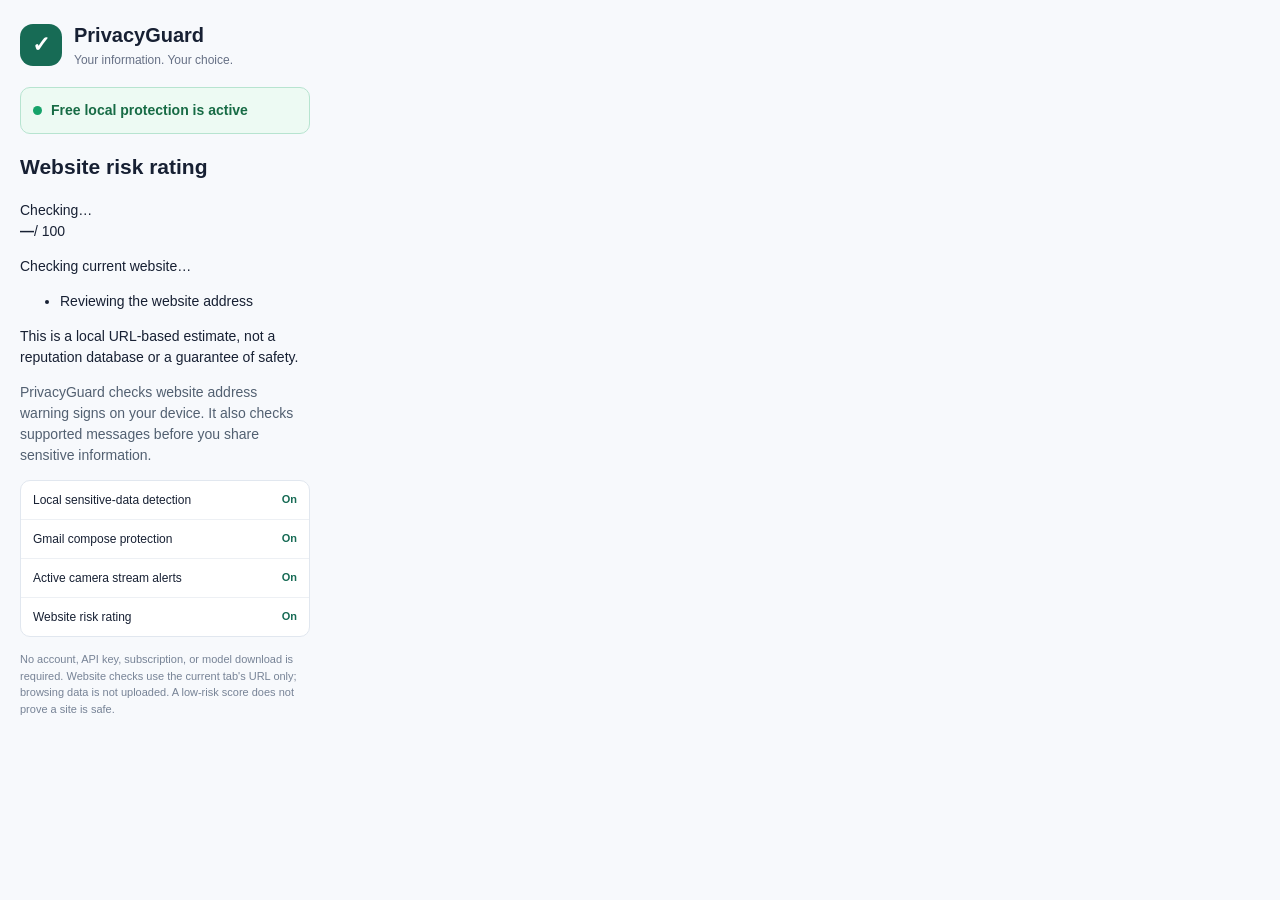
==== popup.html @ 5daf9e40 "Add website risk rating panel" ====
<!doctype html>
<html lang="en">
<head>
  <meta charset="utf-8">
  <meta name="viewport" content="width=device-width, initial-scale=1">
  <title>PrivacyGuard</title>
  <link rel="stylesheet" href="popup.css">
</head>
<body>
  <main>
    <div class="brand"><div class="shield">✓</div><div><h1>PrivacyGuard</h1><p class="subtitle">Your information. Your choice.</p></div></div>
    <div class="status"><span class="dot"></span><strong>Free local protection is active</strong></div>
    <section class="risk-card" aria-live="polite">
      <div class="risk-heading"><h2>Website risk rating</h2><span id="risk-label" class="risk-label">Checking…</span></div>
      <div class="score-row"><strong id="risk-score">—</strong><span>/ 100</span></div>
      <div class="meter"><div id="risk-meter"></div></div>
      <p id="site-name" class="site-name">Checking current website…</p>
      <ul id="risk-reasons" class="risk-reasons"><li>Reviewing the website address</li></ul>
      <p id="risk-disclaimer" class="risk-disclaimer">This is a local URL-based estimate, not a reputation database or a guarantee of safety.</p>
    </section>
    <p class="description">PrivacyGuard checks website address warning signs on your device. It also checks supported messages before you share sensitive information.</p>
    <div class="checks">
      <div><span>Local sensitive-data detection</span><b>On</b></div>
      <div><span>Gmail compose protection</span><b>On</b></div>
      <div><span>Active camera stream alerts</span><b>On</b></div>
      <div><span>Website risk rating</span><b>On</b></div>
    </div>
    <p class="footnote">No account, API key, subscription, or model download is required. Website checks use the current tab's URL only; browsing data is not uploaded. A low-risk score does not prove a site is safe.</p>
  </main>
  <script src="popup.js"></script>
</body>
</html>
---- popup.css ----
* { box-sizing: border-box; }
body { width: 330px; margin: 0; padding: 20px; color: #172033; background: #f7f9fc; font: 14px/1.5 Arial, sans-serif; }
.brand { display: flex; align-items: center; gap: 12px; margin-bottom: 18px; }
.shield { width: 42px; height: 42px; display: grid; place-items: center; border-radius: 13px; color: #fff; background: #176b55; font-size: 22px; font-weight: bold; }
h1 { margin: 0; font-size: 20px; }
.subtitle { margin: 1px 0 0; color: #667085; font-size: 12px; }
.status { display: flex; align-items: center; gap: 9px; padding: 12px; border: 1px solid #b7e4d0; border-radius: 10px; background: #edfaf3; color: #176b45; }
.dot { width: 9px; height: 9px; border-radius: 50%; background: #16a36a; }
.description { color: #526071; margin: 14px 0; }
.checks { overflow: hidden; border: 1px solid #e1e7ef; border-radius: 10px; background: #fff; }
.checks div { display: flex; justify-content: space-between; gap: 10px; padding: 10px 12px; border-bottom: 1px solid #edf0f4; font-size: 12px; }
.checks div:last-child { border-bottom: 0; }
.checks b { color: #176b55; font-size: 11px; }
.footnote { margin: 14px 0 0; color: #778396; font-size: 11px; }
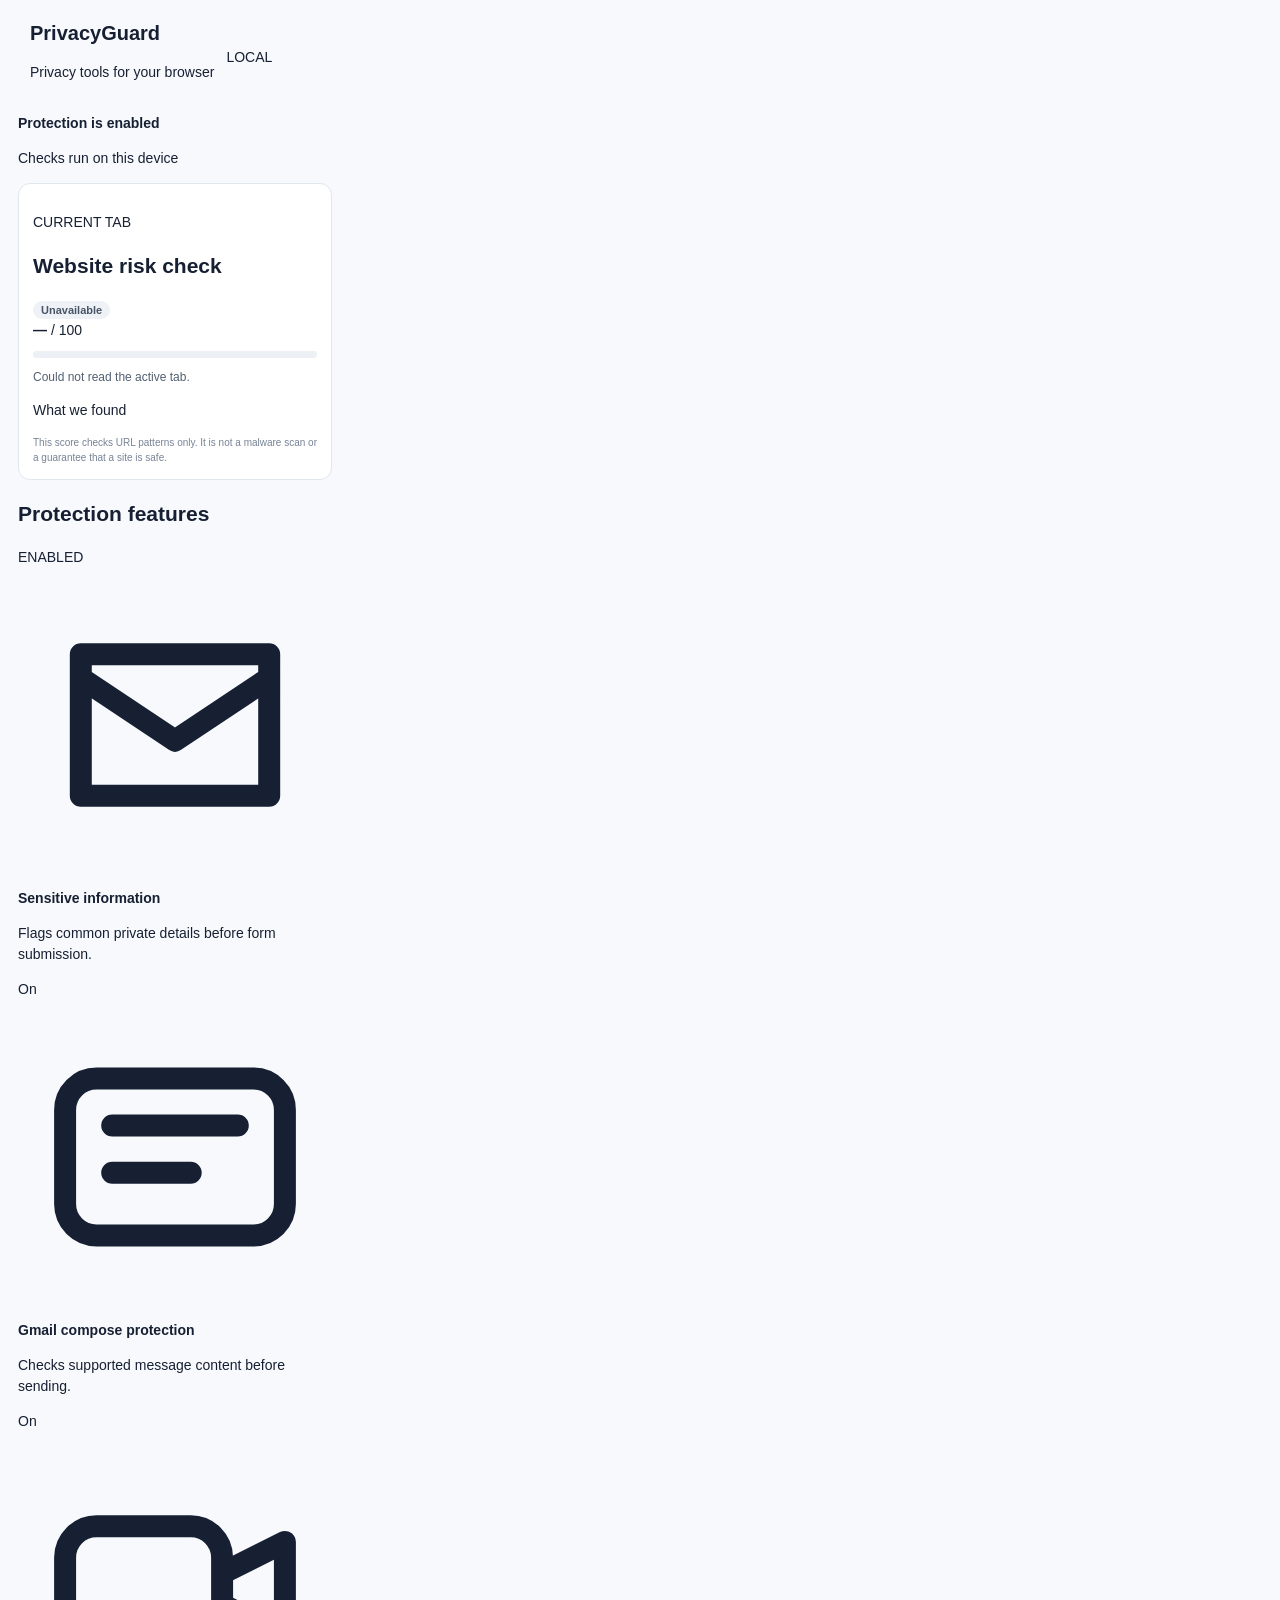
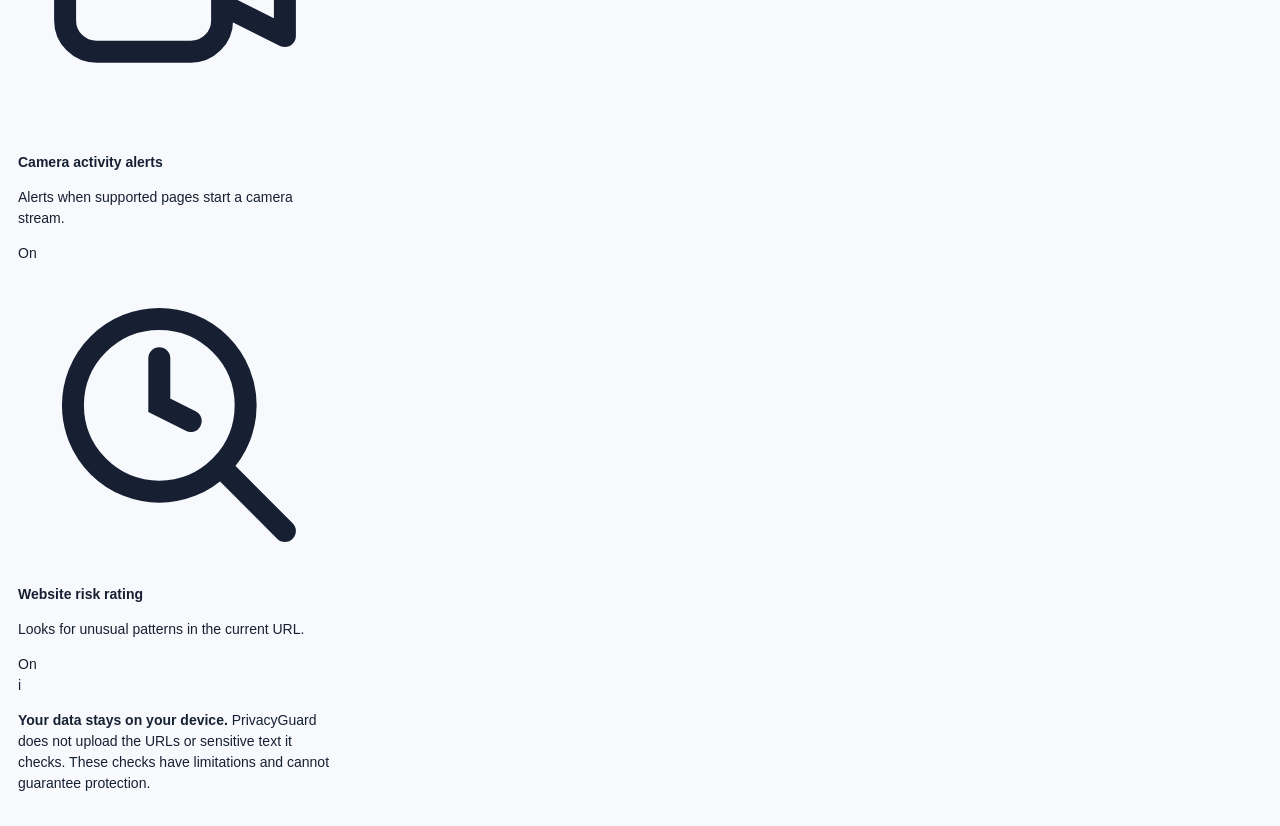
==== commit f8dfc2c0: "Redesign popup with a clean, trustworthy layout" ====
--- a/popup.html
+++ b/popup.html
@@ -7,25 +7,93 @@
   <link rel="stylesheet" href="popup.css">
 </head>
 <body>
-  <main>
-    <div class="brand"><div class="shield">✓</div><div><h1>PrivacyGuard</h1><p class="subtitle">Your information. Your choice.</p></div></div>
-    <div class="status"><span class="dot"></span><strong>Free local protection is active</strong></div>
-    <section class="risk-card" aria-live="polite">
-      <div class="risk-heading"><h2>Website risk rating</h2><span id="risk-label" class="risk-label">Checking…</span></div>
-      <div class="score-row"><strong id="risk-score">—</strong><span>/ 100</span></div>
-      <div class="meter"><div id="risk-meter"></div></div>
+  <main class="app">
+    <header class="brand">
+      <div class="brand-mark" aria-hidden="true">
+        <svg viewBox="0 0 24 24" fill="none">
+          <path d="M12 2.8 20 6v5.2c0 5.1-3.4 8.5-8 10-4.6-1.5-8-4.9-8-10V6l8-3.2Z" stroke="currentColor" stroke-width="1.7" stroke-linejoin="round"/>
+          <path d="m8.5 12.1 2.2 2.2 4.8-5" stroke="currentColor" stroke-width="1.7" stroke-linecap="round" stroke-linejoin="round"/>
+        </svg>
+      </div>
+      <div class="brand-copy">
+        <h1>PrivacyGuard</h1>
+        <p>Privacy tools for your browser</p>
+      </div>
+      <span class="version">LOCAL</span>
+    </header>
+
+    <section class="overall-status" aria-label="Extension status">
+      <span class="status-indicator" aria-hidden="true"></span>
+      <div>
+        <strong>Protection is enabled</strong>
+        <p>Checks run on this device</p>
+      </div>
+    </section>
+
+    <section class="risk-card" aria-live="polite" aria-labelledby="risk-title">
+      <div class="section-heading">
+        <div>
+          <p class="eyebrow">CURRENT TAB</p>
+          <h2 id="risk-title">Website risk check</h2>
+        </div>
+        <span id="risk-label" class="risk-label na">Checking</span>
+      </div>
+
+      <div class="score-line">
+        <strong id="risk-score" class="score">—</strong>
+        <span class="score-total">/ 100</span>
+      </div>
+      <div class="meter" role="presentation"><div id="risk-meter"></div></div>
       <p id="site-name" class="site-name">Checking current website…</p>
-      <ul id="risk-reasons" class="risk-reasons"><li>Reviewing the website address</li></ul>
-      <p id="risk-disclaimer" class="risk-disclaimer">This is a local URL-based estimate, not a reputation database or a guarantee of safety.</p>
+
+      <div class="findings">
+        <p class="findings-title">What we found</p>
+        <ul id="risk-reasons" class="risk-reasons">
+          <li>Reviewing the website address</li>
+        </ul>
+      </div>
+      <p id="risk-disclaimer" class="risk-disclaimer">This score checks URL patterns only. It is not a malware scan or a guarantee that a site is safe.</p>
     </section>
-    <p class="description">PrivacyGuard checks website address warning signs on your device. It also checks supported messages before you share sensitive information.</p>
-    <div class="checks">
-      <div><span>Local sensitive-data detection</span><b>On</b></div>
-      <div><span>Gmail compose protection</span><b>On</b></div>
-      <div><span>Active camera stream alerts</span><b>On</b></div>
-      <div><span>Website risk rating</span><b>On</b></div>
-    </div>
-    <p class="footnote">No account, API key, subscription, or model download is required. Website checks use the current tab's URL only; browsing data is not uploaded. A low-risk score does not prove a site is safe.</p>
+
+    <section class="features" aria-labelledby="features-title">
+      <div class="features-heading">
+        <h2 id="features-title">Protection features</h2>
+        <span>ENABLED</span>
+      </div>
+      <div class="feature-row">
+        <span class="feature-icon" aria-hidden="true">
+          <svg viewBox="0 0 20 20" fill="none"><path d="M4 5.5h12v9H4zM4 7l6 4 6-4" stroke="currentColor" stroke-width="1.4" stroke-linejoin="round"/></svg>
+        </span>
+        <div class="feature-copy"><strong>Sensitive information</strong><p>Flags common private details before form submission.</p></div>
+        <span class="feature-state">On</span>
+      </div>
+      <div class="feature-row">
+        <span class="feature-icon" aria-hidden="true">
+          <svg viewBox="0 0 20 20" fill="none"><rect x="3" y="5" width="14" height="10" rx="2" stroke="currentColor" stroke-width="1.4"/><path d="M6 8h8M6 11h5" stroke="currentColor" stroke-width="1.4" stroke-linecap="round"/></svg>
+        </span>
+        <div class="feature-copy"><strong>Gmail compose protection</strong><p>Checks supported message content before sending.</p></div>
+        <span class="feature-state">On</span>
+      </div>
+      <div class="feature-row">
+        <span class="feature-icon" aria-hidden="true">
+          <svg viewBox="0 0 20 20" fill="none"><rect x="3" y="6" width="10" height="8" rx="2" stroke="currentColor" stroke-width="1.4"/><path d="m13 9 4-2v6l-4-2" stroke="currentColor" stroke-width="1.4" stroke-linejoin="round"/></svg>
+        </span>
+        <div class="feature-copy"><strong>Camera activity alerts</strong><p>Alerts when supported pages start a camera stream.</p></div>
+        <span class="feature-state">On</span>
+      </div>
+      <div class="feature-row">
+        <span class="feature-icon" aria-hidden="true">
+          <svg viewBox="0 0 20 20" fill="none"><circle cx="9" cy="9" r="5.5" stroke="currentColor" stroke-width="1.4"/><path d="m13 13 4 4M9 6v3l2 1" stroke="currentColor" stroke-width="1.4" stroke-linecap="round"/></svg>
+        </span>
+        <div class="feature-copy"><strong>Website risk rating</strong><p>Looks for unusual patterns in the current URL.</p></div>
+        <span class="feature-state">On</span>
+      </div>
+    </section>
+
+    <footer class="privacy-note">
+      <span class="privacy-icon" aria-hidden="true">i</span>
+      <p><strong>Your data stays on your device.</strong> PrivacyGuard does not upload the URLs or sensitive text it checks. These checks have limitations and cannot guarantee protection.</p>
+    </footer>
   </main>
   <script src="popup.js"></script>
 </body>
--- a/popup.css
+++ b/popup.css
@@ -1,14 +1,31 @@
 * { box-sizing: border-box; }
-body { width: 330px; margin: 0; padding: 20px; color: #172033; background: #f7f9fc; font: 14px/1.5 Arial, sans-serif; }
-.brand { display: flex; align-items: center; gap: 12px; margin-bottom: 18px; }
+body { width: 350px; margin: 0; padding: 18px; color: #172033; background: #f7f9fc; font: 14px/1.5 Arial, sans-serif; }
+.brand { display: flex; align-items: center; gap: 12px; margin-bottom: 16px; }
 .shield { width: 42px; height: 42px; display: grid; place-items: center; border-radius: 13px; color: #fff; background: #176b55; font-size: 22px; font-weight: bold; }
 h1 { margin: 0; font-size: 20px; }
 .subtitle { margin: 1px 0 0; color: #667085; font-size: 12px; }
-.status { display: flex; align-items: center; gap: 9px; padding: 12px; border: 1px solid #b7e4d0; border-radius: 10px; background: #edfaf3; color: #176b45; }
+.status { display: flex; align-items: center; gap: 9px; padding: 11px; border: 1px solid #b7e4d0; border-radius: 10px; background: #edfaf3; color: #176b45; }
 .dot { width: 9px; height: 9px; border-radius: 50%; background: #16a36a; }
-.description { color: #526071; margin: 14px 0; }
+.risk-card { margin-top: 13px; padding: 14px; border: 1px solid #e1e7ef; border-radius: 12px; background: #fff; }
+.risk-heading { display: flex; align-items: center; justify-content: space-between; gap: 8px; }
+.risk-heading h2 { margin: 0; font-size: 14px; }
+.risk-label { border-radius: 20px; padding: 3px 8px; background: #eef2f6; color: #475467; font-size: 11px; font-weight: 700; }
+.score-row { display: flex; align-items: baseline; gap: 5px; margin-top: 8px; }
+.score-row strong { font-size: 38px; line-height: 1.15; letter-spacing: -1.5px; }
+.score-row span { color: #667085; font-size: 13px; }
+.meter { height: 7px; margin: 10px 0; overflow: hidden; border-radius: 10px; background: #edf0f4; }
+.meter div { width: 0; height: 100%; border-radius: inherit; background: #16a36a; transition: width .2s ease; }
+.site-name { overflow-wrap: anywhere; margin: 0 0 8px; color: #526071; font-size: 12px; }
+.risk-reasons { margin: 0; padding-left: 18px; color: #344054; font-size: 12px; }
+.risk-reasons li { margin: 4px 0; }
+.risk-disclaimer { margin: 10px 0 0; color: #778396; font-size: 10px; }
+.description { color: #526071; margin: 13px 0; font-size: 12px; }
 .checks { overflow: hidden; border: 1px solid #e1e7ef; border-radius: 10px; background: #fff; }
-.checks div { display: flex; justify-content: space-between; gap: 10px; padding: 10px 12px; border-bottom: 1px solid #edf0f4; font-size: 12px; }
+.checks div { display: flex; justify-content: space-between; gap: 10px; padding: 9px 11px; border-bottom: 1px solid #edf0f4; font-size: 12px; }
 .checks div:last-child { border-bottom: 0; }
 .checks b { color: #176b55; font-size: 11px; }
-.footnote { margin: 14px 0 0; color: #778396; font-size: 11px; }
+.footnote { margin: 12px 0 0; color: #778396; font-size: 10px; }
+.risk-label.low { background: #e8f7ef; color: #176b45; }
+.risk-label.medium { background: #fff4db; color: #8a5700; }
+.risk-label.high { background: #fdecea; color: #a61b1b; }
+.risk-label.na { background: #eef2f6; color: #475467; }
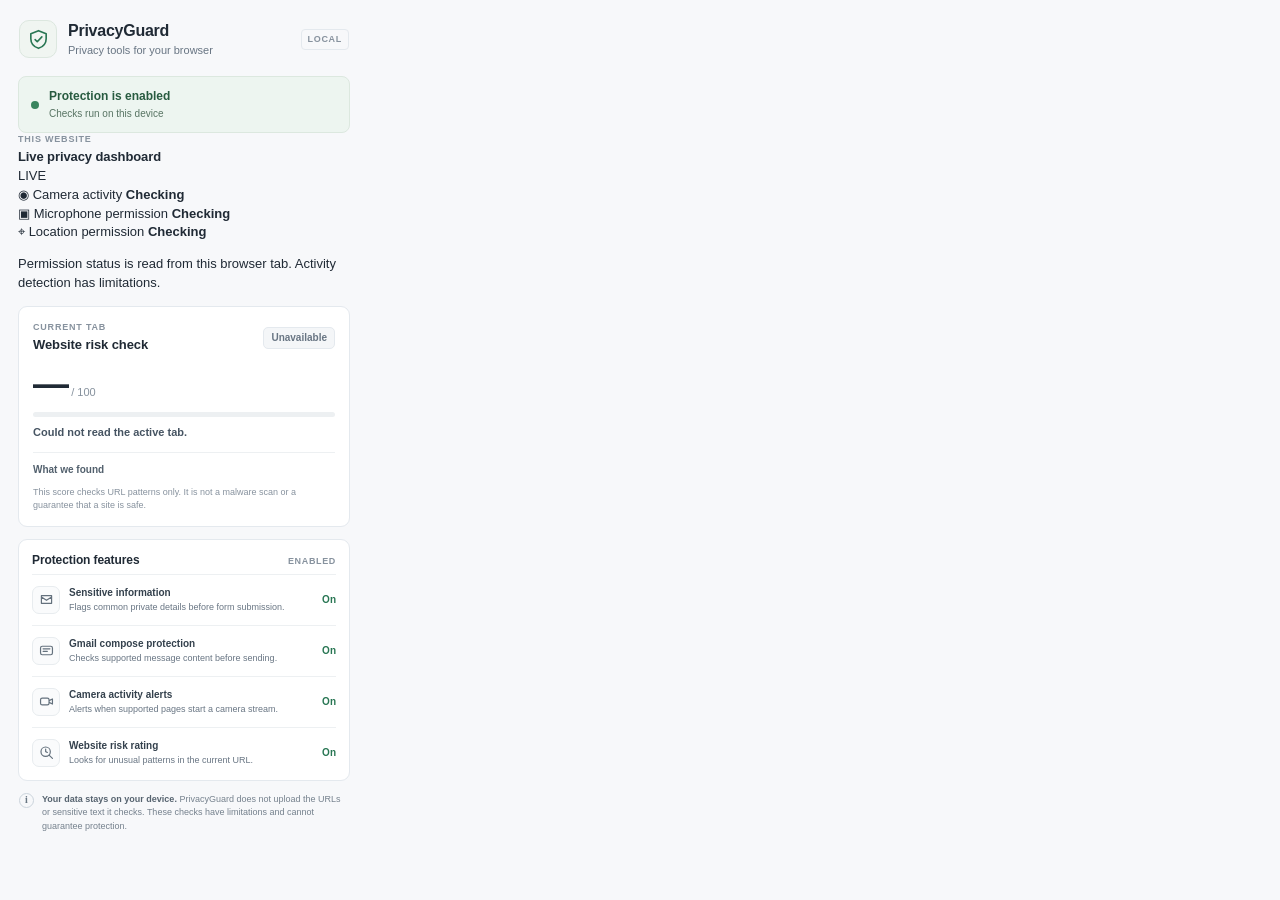
==== commit 99e3b4ce: "Add live privacy dashboard to popup" ====
--- a/popup.html
+++ b/popup.html
@@ -28,6 +28,32 @@
         <strong>Protection is enabled</strong>
         <p>Checks run on this device</p>
       </div>
+    </section>
+
+    <section class="dashboard-card" aria-labelledby="dashboard-title">
+      <div class="dashboard-heading">
+        <div>
+          <p class="eyebrow">THIS WEBSITE</p>
+          <h2 id="dashboard-title">Live privacy dashboard</h2>
+        </div>
+        <span class="live-label"><span></span> LIVE</span>
+      </div>
+      <div class="dashboard-row">
+        <span class="dashboard-symbol" aria-hidden="true">◉</span>
+        <span class="dashboard-name">Camera activity</span>
+        <strong id="camera-activity" class="dashboard-value">Checking</strong>
+      </div>
+      <div class="dashboard-row">
+        <span class="dashboard-symbol" aria-hidden="true">▣</span>
+        <span class="dashboard-name">Microphone permission</span>
+        <strong id="microphone-permission" class="dashboard-value">Checking</strong>
+      </div>
+      <div class="dashboard-row">
+        <span class="dashboard-symbol" aria-hidden="true">⌖</span>
+        <span class="dashboard-name">Location permission</span>
+        <strong id="location-permission" class="dashboard-value">Checking</strong>
+      </div>
+      <p id="dashboard-note" class="dashboard-note">Permission status is read from this browser tab. Activity detection has limitations.</p>
     </section>
 
     <section class="risk-card" aria-live="polite" aria-labelledby="risk-title">
--- a/popup.css
+++ b/popup.css
@@ -1,31 +1,171 @@
 * { box-sizing: border-box; }
-body { width: 350px; margin: 0; padding: 18px; color: #172033; background: #f7f9fc; font: 14px/1.5 Arial, sans-serif; }
-.brand { display: flex; align-items: center; gap: 12px; margin-bottom: 16px; }
-.shield { width: 42px; height: 42px; display: grid; place-items: center; border-radius: 13px; color: #fff; background: #176b55; font-size: 22px; font-weight: bold; }
-h1 { margin: 0; font-size: 20px; }
-.subtitle { margin: 1px 0 0; color: #667085; font-size: 12px; }
-.status { display: flex; align-items: center; gap: 9px; padding: 11px; border: 1px solid #b7e4d0; border-radius: 10px; background: #edfaf3; color: #176b45; }
-.dot { width: 9px; height: 9px; border-radius: 50%; background: #16a36a; }
-.risk-card { margin-top: 13px; padding: 14px; border: 1px solid #e1e7ef; border-radius: 12px; background: #fff; }
-.risk-heading { display: flex; align-items: center; justify-content: space-between; gap: 8px; }
-.risk-heading h2 { margin: 0; font-size: 14px; }
-.risk-label { border-radius: 20px; padding: 3px 8px; background: #eef2f6; color: #475467; font-size: 11px; font-weight: 700; }
-.score-row { display: flex; align-items: baseline; gap: 5px; margin-top: 8px; }
-.score-row strong { font-size: 38px; line-height: 1.15; letter-spacing: -1.5px; }
-.score-row span { color: #667085; font-size: 13px; }
-.meter { height: 7px; margin: 10px 0; overflow: hidden; border-radius: 10px; background: #edf0f4; }
-.meter div { width: 0; height: 100%; border-radius: inherit; background: #16a36a; transition: width .2s ease; }
-.site-name { overflow-wrap: anywhere; margin: 0 0 8px; color: #526071; font-size: 12px; }
-.risk-reasons { margin: 0; padding-left: 18px; color: #344054; font-size: 12px; }
-.risk-reasons li { margin: 4px 0; }
-.risk-disclaimer { margin: 10px 0 0; color: #778396; font-size: 10px; }
-.description { color: #526071; margin: 13px 0; font-size: 12px; }
-.checks { overflow: hidden; border: 1px solid #e1e7ef; border-radius: 10px; background: #fff; }
-.checks div { display: flex; justify-content: space-between; gap: 10px; padding: 9px 11px; border-bottom: 1px solid #edf0f4; font-size: 12px; }
-.checks div:last-child { border-bottom: 0; }
-.checks b { color: #176b55; font-size: 11px; }
-.footnote { margin: 12px 0 0; color: #778396; font-size: 10px; }
-.risk-label.low { background: #e8f7ef; color: #176b45; }
-.risk-label.medium { background: #fff4db; color: #8a5700; }
-.risk-label.high { background: #fdecea; color: #a61b1b; }
-.risk-label.na { background: #eef2f6; color: #475467; }
+
+:root {
+  color-scheme: light;
+  --ink: #202a35;
+  --muted: #687583;
+  --subtle: #87929e;
+  --line: #e4e9ee;
+  --surface: #ffffff;
+  --canvas: #f7f8fa;
+  --green: #287653;
+  --green-soft: #edf5f0;
+}
+
+body {
+  width: 368px;
+  margin: 0;
+  padding: 18px;
+  background: var(--canvas);
+  color: var(--ink);
+  font: 13px/1.45 -apple-system, BlinkMacSystemFont, "Segoe UI", sans-serif;
+  -webkit-font-smoothing: antialiased;
+}
+
+.app { width: 100%; }
+
+.brand {
+  display: flex;
+  align-items: center;
+  gap: 11px;
+  margin: 1px 1px 17px;
+}
+.brand-mark {
+  display: grid;
+  width: 38px;
+  height: 38px;
+  flex: 0 0 38px;
+  place-items: center;
+  border: 1px solid #dce7df;
+  border-radius: 10px;
+  background: #f0f5f1;
+  color: var(--green);
+}
+.brand-mark svg { width: 23px; height: 23px; }
+.brand-copy { min-width: 0; }
+h1 { margin: 0; font-size: 16px; font-weight: 650; letter-spacing: -.25px; }
+.brand-copy p { margin: 1px 0 0; color: var(--muted); font-size: 11px; }
+.version {
+  margin-left: auto;
+  padding: 3px 6px;
+  border: 1px solid var(--line);
+  border-radius: 4px;
+  color: var(--subtle);
+  font-size: 9px;
+  font-weight: 700;
+  letter-spacing: .7px;
+}
+
+.overall-status {
+  display: flex;
+  align-items: center;
+  gap: 10px;
+  padding: 11px 12px;
+  border: 1px solid #dce8df;
+  border-radius: 8px;
+  background: var(--green-soft);
+}
+.status-indicator {
+  width: 8px;
+  height: 8px;
+  flex: 0 0 8px;
+  border-radius: 50%;
+  background: #39845e;
+}
+.overall-status strong { display: block; color: #285b40; font-size: 12px; font-weight: 650; }
+.overall-status p { margin: 1px 0 0; color: #587463; font-size: 10px; }
+
+.risk-card, .features {
+  margin-top: 12px;
+  border: 1px solid var(--line);
+  border-radius: 9px;
+  background: var(--surface);
+}
+.risk-card { padding: 14px; }
+.section-heading, .features-heading {
+  display: flex;
+  align-items: center;
+  justify-content: space-between;
+  gap: 8px;
+}
+.eyebrow {
+  margin: 0 0 2px;
+  color: var(--subtle);
+  font-size: 9px;
+  font-weight: 700;
+  letter-spacing: .8px;
+}
+h2 { margin: 0; font-size: 13px; font-weight: 650; letter-spacing: -.1px; }
+.risk-label {
+  display: inline-flex;
+  align-items: center;
+  min-height: 22px;
+  padding: 3px 7px;
+  border: 1px solid transparent;
+  border-radius: 5px;
+  font-size: 10px;
+  font-weight: 650;
+  white-space: nowrap;
+}
+.risk-label.low { border-color: #d8e9de; background: #f0f6f2; color: #286747; }
+.risk-label.medium { border-color: #f0e3c6; background: #fbf6e9; color: #805b18; }
+.risk-label.high { border-color: #efd8d6; background: #fbf0ef; color: #963c36; }
+.risk-label.na { border-color: var(--line); background: #f4f6f8; color: #687583; }
+
+.score-line { display: flex; align-items: baseline; gap: 4px; margin-top: 11px; }
+.score { font-size: 36px; line-height: 1; font-weight: 650; letter-spacing: -1.8px; font-variant-numeric: tabular-nums; }
+.score-total { color: var(--subtle); font-size: 11px; }
+.meter { height: 5px; margin: 10px 0 8px; overflow: hidden; border-radius: 3px; background: #edf0f2; }
+.meter div { width: 0; height: 100%; border-radius: inherit; background: #39845e; transition: width .18s ease; }
+.site-name { margin: 0; overflow-wrap: anywhere; color: #465462; font-size: 11px; font-weight: 600; }
+.findings { margin-top: 11px; padding-top: 10px; border-top: 1px solid #edf0f2; }
+.findings-title { margin: 0 0 5px; color: #52606d; font-size: 10px; font-weight: 650; }
+.risk-reasons { margin: 0; padding-left: 16px; color: #5d6874; font-size: 10px; }
+.risk-reasons li { margin: 3px 0; padding-left: 1px; }
+.risk-disclaimer { margin: 9px 0 0; color: var(--subtle); font-size: 9px; line-height: 1.45; }
+
+.features { padding: 12px 13px 2px; }
+.features-heading { margin-bottom: 4px; }
+.features-heading h2 { font-size: 12px; }
+.features-heading span { color: var(--subtle); font-size: 9px; font-weight: 700; letter-spacing: .65px; }
+.feature-row { display: flex; align-items: center; gap: 9px; min-height: 51px; border-top: 1px solid #edf0f2; }
+.feature-icon {
+  display: grid;
+  width: 28px;
+  height: 28px;
+  flex: 0 0 28px;
+  place-items: center;
+  border: 1px solid #e8ecef;
+  border-radius: 7px;
+  background: #fafbfc;
+  color: #64717d;
+}
+.feature-icon svg { width: 17px; height: 17px; }
+.feature-copy { min-width: 0; flex: 1; }
+.feature-copy strong { display: block; color: #34414d; font-size: 10px; font-weight: 650; }
+.feature-copy p { margin: 1px 0 0; color: var(--muted); font-size: 9px; line-height: 1.35; }
+.feature-state { color: var(--green); font-size: 10px; font-weight: 650; }
+
+.privacy-note {
+  display: flex;
+  align-items: flex-start;
+  gap: 8px;
+  margin: 12px 1px 0;
+}
+.privacy-icon {
+  display: grid;
+  width: 15px;
+  height: 15px;
+  flex: 0 0 15px;
+  place-items: center;
+  border: 1px solid #cbd4dc;
+  border-radius: 50%;
+  color: #697783;
+  font: 600 10px/1 Georgia, serif;
+}
+.privacy-note p { margin: 0; color: #75818d; font-size: 9px; line-height: 1.5; }
+.privacy-note strong { color: #56636f; font-weight: 650; }
+
+@media (prefers-reduced-motion: reduce) {
+  .meter div { transition: none; }
+}
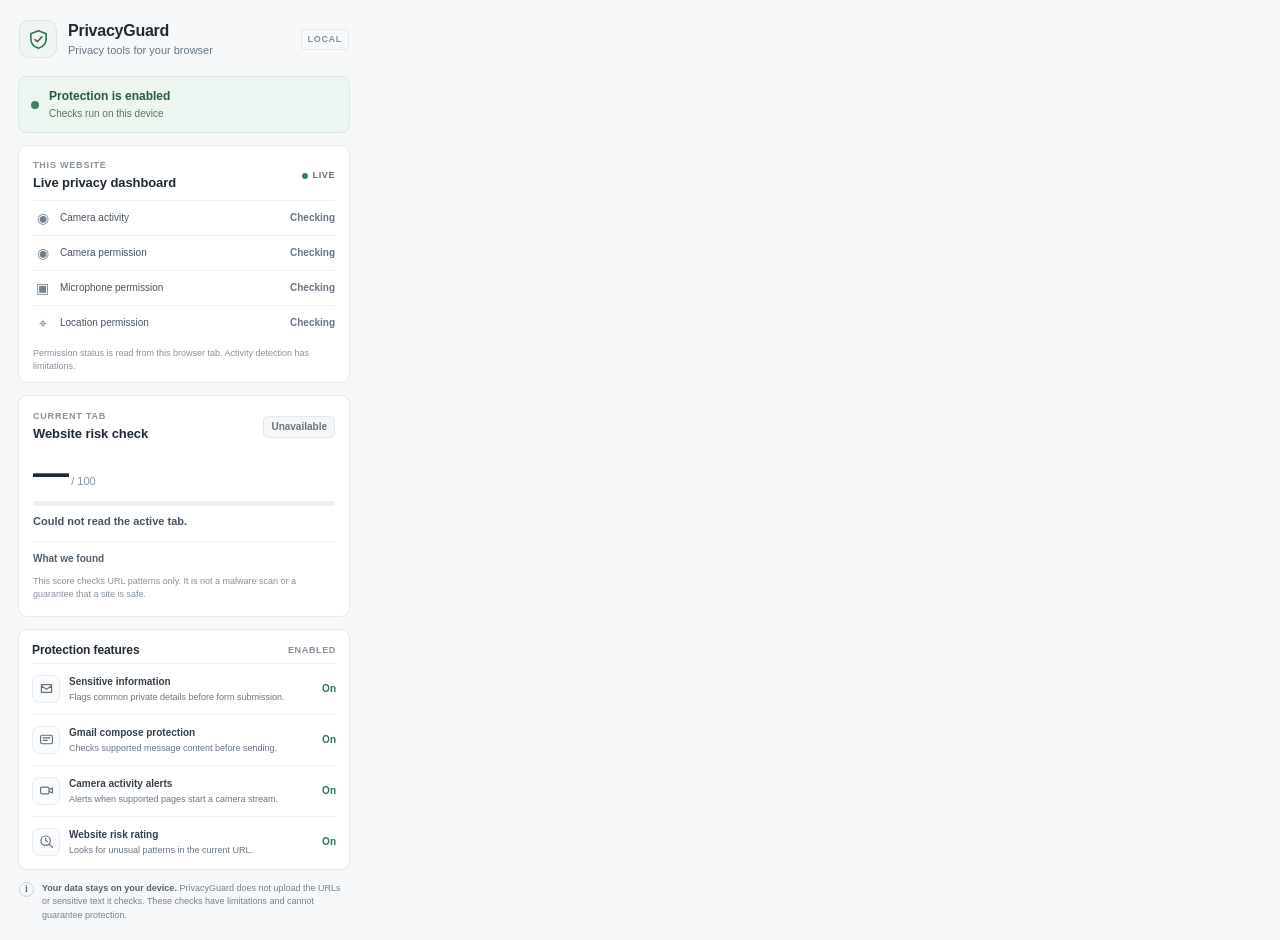
==== commit 54eed4a2: "Show camera permission separately from camera activity" ====
--- a/popup.html
+++ b/popup.html
@@ -42,6 +42,11 @@
         <span class="dashboard-symbol" aria-hidden="true">◉</span>
         <span class="dashboard-name">Camera activity</span>
         <strong id="camera-activity" class="dashboard-value">Checking</strong>
+      </div>
+      <div class="dashboard-row">
+        <span class="dashboard-symbol" aria-hidden="true">◉</span>
+        <span class="dashboard-name">Camera permission</span>
+        <strong id="camera-permission" class="dashboard-value">Checking</strong>
       </div>
       <div class="dashboard-row">
         <span class="dashboard-symbol" aria-hidden="true">▣</span>
--- a/popup.css
+++ b/popup.css
@@ -168,4 +168,67 @@
 
 @media (prefers-reduced-motion: reduce) {
   .meter div { transition: none; }
-}+}
+
+.dashboard-card {
+  margin-top: 12px;
+  padding: 13px 14px 9px;
+  border: 1px solid var(--line);
+  border-radius: 9px;
+  background: var(--surface);
+}
+.dashboard-heading {
+  display: flex;
+  align-items: center;
+  justify-content: space-between;
+  margin-bottom: 7px;
+}
+.dashboard-heading .eyebrow { margin-bottom: 2px; }
+.live-label {
+  display: inline-flex;
+  align-items: center;
+  gap: 5px;
+  color: #65736a;
+  font-size: 9px;
+  font-weight: 700;
+  letter-spacing: .6px;
+}
+.live-label span {
+  width: 6px;
+  height: 6px;
+  border-radius: 50%;
+  background: #39845e;
+}
+.dashboard-row {
+  display: flex;
+  align-items: center;
+  min-height: 35px;
+  gap: 8px;
+  border-top: 1px solid #edf0f2;
+}
+.dashboard-symbol {
+  width: 19px;
+  color: #74808b;
+  text-align: center;
+  font-size: 14px;
+}
+.dashboard-name {
+  flex: 1;
+  color: #465462;
+  font-size: 10px;
+}
+.dashboard-value {
+  color: #687583;
+  font-size: 10px;
+  font-weight: 650;
+  text-align: right;
+}
+.dashboard-value.good { color: #287653; }
+.dashboard-value.warn { color: #a36a16; }
+.dashboard-value.alert { color: #a33b34; }
+.dashboard-note {
+  margin: 7px 0 1px;
+  color: var(--subtle);
+  font-size: 9px;
+  line-height: 1.4;
+}
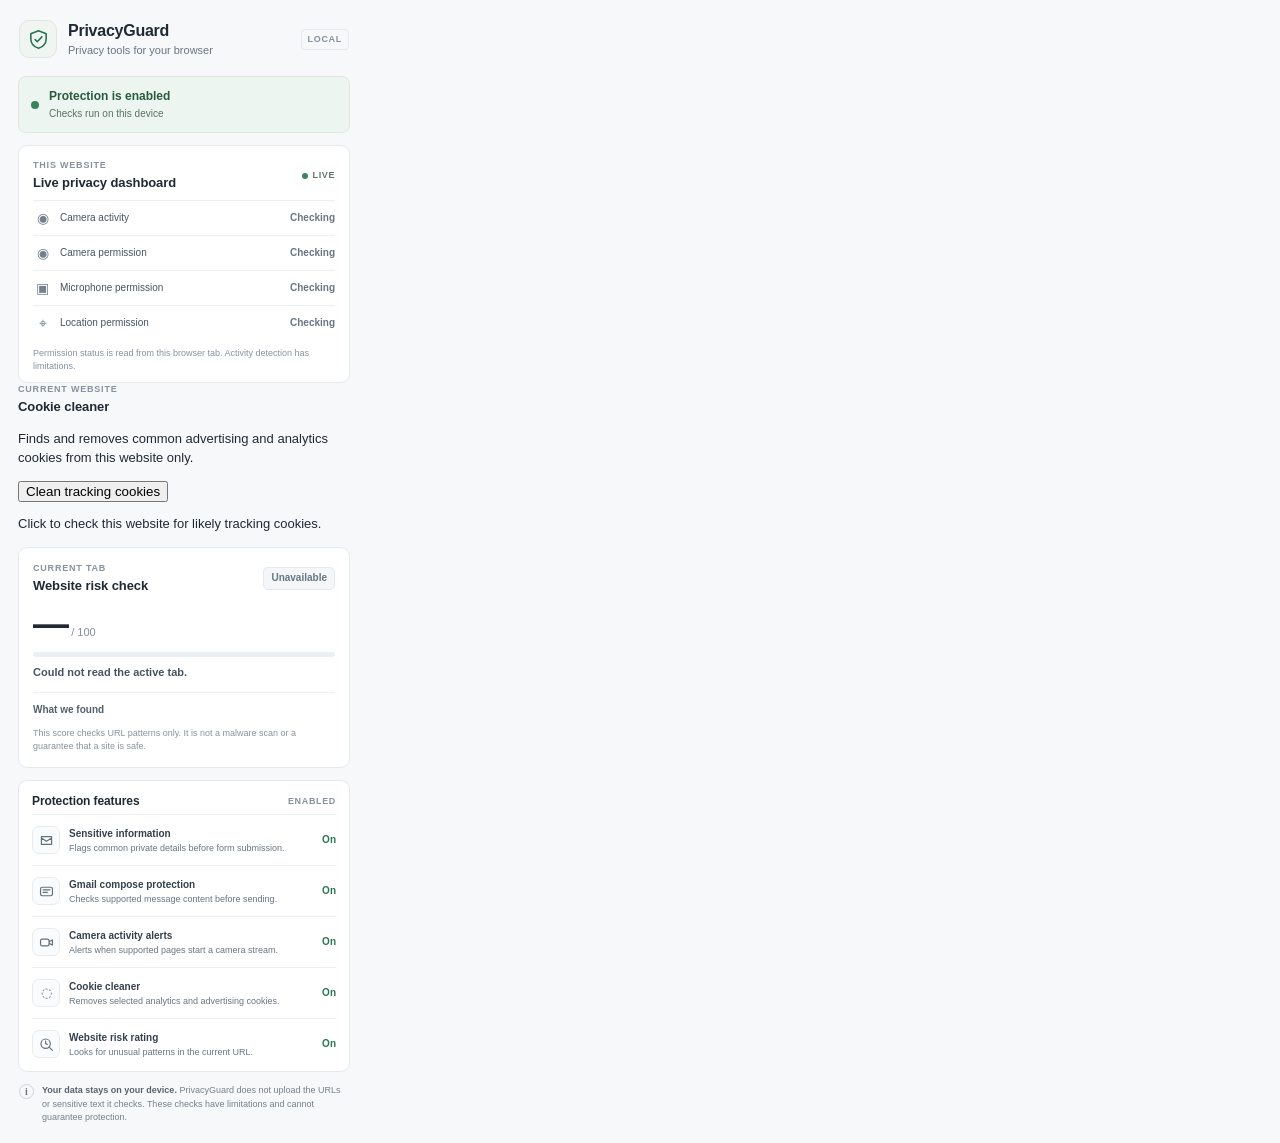
==== commit e48023ae: "Add commented cookie cleaner support" ====
--- a/popup.html
+++ b/popup.html
@@ -1,15 +1,26 @@
 <!doctype html>
 <html lang="en">
 <head>
+  <!-- Set the character encoding so text and symbols display correctly. -->
   <meta charset="utf-8">
+
+  <!-- Make the popup use the available screen width on different devices. -->
   <meta name="viewport" content="width=device-width, initial-scale=1">
+
+  <!-- The title appears in the browser's popup context. -->
   <title>PrivacyGuard</title>
+
+  <!-- Load the stylesheet that controls the popup's appearance. -->
   <link rel="stylesheet" href="popup.css">
 </head>
 <body>
+  <!-- Main container for all content shown in the extension popup. -->
   <main class="app">
+
+    <!-- Brand area: icon, extension name, short description, and local-only label. -->
     <header class="brand">
       <div class="brand-mark" aria-hidden="true">
+        <!-- Inline SVG draws the PrivacyGuard shield icon without an external image. -->
         <svg viewBox="0 0 24 24" fill="none">
           <path d="M12 2.8 20 6v5.2c0 5.1-3.4 8.5-8 10-4.6-1.5-8-4.9-8-10V6l8-3.2Z" stroke="currentColor" stroke-width="1.7" stroke-linejoin="round"/>
           <path d="m8.5 12.1 2.2 2.2 4.8-5" stroke="currentColor" stroke-width="1.7" stroke-linecap="round" stroke-linejoin="round"/>
@@ -22,6 +33,7 @@
       <span class="version">LOCAL</span>
     </header>
 
+    <!-- General status message explaining that checks run on this device. -->
     <section class="overall-status" aria-label="Extension status">
       <span class="status-indicator" aria-hidden="true"></span>
       <div>
@@ -30,6 +42,7 @@
       </div>
     </section>
 
+    <!-- Live dashboard: JavaScript fills these values using the current tab's status. -->
     <section class="dashboard-card" aria-labelledby="dashboard-title">
       <div class="dashboard-heading">
         <div>
@@ -38,59 +51,90 @@
         </div>
         <span class="live-label"><span></span> LIVE</span>
       </div>
+
+      <!-- Current camera activity detected by the page monitor. -->
       <div class="dashboard-row">
         <span class="dashboard-symbol" aria-hidden="true">◉</span>
         <span class="dashboard-name">Camera activity</span>
         <strong id="camera-activity" class="dashboard-value">Checking</strong>
       </div>
+
+      <!-- Browser permission state for camera access. -->
       <div class="dashboard-row">
         <span class="dashboard-symbol" aria-hidden="true">◉</span>
         <span class="dashboard-name">Camera permission</span>
         <strong id="camera-permission" class="dashboard-value">Checking</strong>
       </div>
+
+      <!-- Browser permission state for microphone access; this does not read microphone audio. -->
       <div class="dashboard-row">
         <span class="dashboard-symbol" aria-hidden="true">▣</span>
         <span class="dashboard-name">Microphone permission</span>
         <strong id="microphone-permission" class="dashboard-value">Checking</strong>
       </div>
+
+      <!-- Browser permission state for geolocation; this does not read location coordinates. -->
       <div class="dashboard-row">
         <span class="dashboard-symbol" aria-hidden="true">⌖</span>
         <span class="dashboard-name">Location permission</span>
         <strong id="location-permission" class="dashboard-value">Checking</strong>
       </div>
+
+      <!-- JavaScript changes this note depending on which permission details the browser supports. -->
       <p id="dashboard-note" class="dashboard-note">Permission status is read from this browser tab. Activity detection has limitations.</p>
     </section>
 
+    <!-- Cookie cleaner: checks this website for a short list of known analytics/ad cookie names. -->
+    <section class="cookie-card" aria-labelledby="cookie-title">
+      <div class="section-heading"><div><p class="eyebrow">CURRENT WEBSITE</p><h2 id="cookie-title">Cookie cleaner</h2></div></div>
+      <p class="cookie-description">Finds and removes common advertising and analytics cookies from this website only.</p>
+      <button id="cookie-clean-button" class="cookie-button" type="button">Clean tracking cookies</button>
+      <p id="cookie-clean-status" class="cookie-status" role="status">Click to check this website for likely tracking cookies.</p>
+    </section>
+
+    <!-- Website risk section: popup.js calculates the score and inserts the findings. -->
     <section class="risk-card" aria-live="polite" aria-labelledby="risk-title">
       <div class="section-heading">
         <div>
           <p class="eyebrow">CURRENT TAB</p>
           <h2 id="risk-title">Website risk check</h2>
         </div>
+        <!-- The class and text are updated to show the current risk level. -->
         <span id="risk-label" class="risk-label na">Checking</span>
       </div>
 
+      <!-- Numeric URL risk score and its maximum possible value. -->
       <div class="score-line">
         <strong id="risk-score" class="score">—</strong>
         <span class="score-total">/ 100</span>
       </div>
+
+      <!-- The inner meter width is changed by JavaScript to match the score. -->
       <div class="meter" role="presentation"><div id="risk-meter"></div></div>
+
+      <!-- The current website's hostname is inserted here. -->
       <p id="site-name" class="site-name">Checking current website…</p>
 
+      <!-- The list below is populated with the URL warning signs found by popup.js. -->
       <div class="findings">
         <p class="findings-title">What we found</p>
         <ul id="risk-reasons" class="risk-reasons">
           <li>Reviewing the website address</li>
         </ul>
       </div>
+
+      <!-- Explain the limits of the URL-based score. -->
       <p id="risk-disclaimer" class="risk-disclaimer">This score checks URL patterns only. It is not a malware scan or a guarantee that a site is safe.</p>
     </section>
 
+    <!-- Static list of the protection features included in the extension. -->
     <section class="features" aria-labelledby="features-title">
       <div class="features-heading">
         <h2 id="features-title">Protection features</h2>
         <span>ENABLED</span>
       </div>
+
+      <!-- Sensitive-information detection feature. -->
       <div class="feature-row">
         <span class="feature-icon" aria-hidden="true">
           <svg viewBox="0 0 20 20" fill="none"><path d="M4 5.5h12v9H4zM4 7l6 4 6-4" stroke="currentColor" stroke-width="1.4" stroke-linejoin="round"/></svg>
@@ -98,6 +142,8 @@
         <div class="feature-copy"><strong>Sensitive information</strong><p>Flags common private details before form submission.</p></div>
         <span class="feature-state">On</span>
       </div>
+
+      <!-- Gmail compose protection feature. -->
       <div class="feature-row">
         <span class="feature-icon" aria-hidden="true">
           <svg viewBox="0 0 20 20" fill="none"><rect x="3" y="5" width="14" height="10" rx="2" stroke="currentColor" stroke-width="1.4"/><path d="M6 8h8M6 11h5" stroke="currentColor" stroke-width="1.4" stroke-linecap="round"/></svg>
@@ -105,6 +151,8 @@
         <div class="feature-copy"><strong>Gmail compose protection</strong><p>Checks supported message content before sending.</p></div>
         <span class="feature-state">On</span>
       </div>
+
+      <!-- Camera activity alert feature. -->
       <div class="feature-row">
         <span class="feature-icon" aria-hidden="true">
           <svg viewBox="0 0 20 20" fill="none"><rect x="3" y="6" width="10" height="8" rx="2" stroke="currentColor" stroke-width="1.4"/><path d="m13 9 4-2v6l-4-2" stroke="currentColor" stroke-width="1.4" stroke-linejoin="round"/></svg>
@@ -112,6 +160,15 @@
         <div class="feature-copy"><strong>Camera activity alerts</strong><p>Alerts when supported pages start a camera stream.</p></div>
         <span class="feature-state">On</span>
       </div>
+
+      <!-- One-click cleanup for a limited list of common analytics and advertising cookies. -->
+      <div class="feature-row">
+        <span class="feature-icon" aria-hidden="true">◌</span>
+        <div class="feature-copy"><strong>Cookie cleaner</strong><p>Removes selected analytics and advertising cookies.</p></div>
+        <span class="feature-state">On</span>
+      </div>
+
+      <!-- Website URL risk rating feature. -->
       <div class="feature-row">
         <span class="feature-icon" aria-hidden="true">
           <svg viewBox="0 0 20 20" fill="none"><circle cx="9" cy="9" r="5.5" stroke="currentColor" stroke-width="1.4"/><path d="m13 13 4 4M9 6v3l2 1" stroke="currentColor" stroke-width="1.4" stroke-linecap="round"/></svg>
@@ -121,11 +178,14 @@
       </div>
     </section>
 
+    <!-- Privacy reminder shown at the bottom of the popup. -->
     <footer class="privacy-note">
       <span class="privacy-icon" aria-hidden="true">i</span>
       <p><strong>Your data stays on your device.</strong> PrivacyGuard does not upload the URLs or sensitive text it checks. These checks have limitations and cannot guarantee protection.</p>
     </footer>
   </main>
+
+  <!-- Load the JavaScript after the popup HTML so all elements already exist. -->
   <script src="popup.js"></script>
 </body>
-</html>+</html>
--- a/popup.css
+++ b/popup.css
@@ -1,5 +1,7 @@
+/* Apply border-box sizing so padding and borders are included in element widths. */
 * { box-sizing: border-box; }
 
+/* Shared colors used throughout the popup. Changing a variable here updates every place it is used. */
 :root {
   color-scheme: light;
   --ink: #202a35;
@@ -12,6 +14,7 @@
   --green-soft: #edf5f0;
 }
 
+/* Base layout and typography for the Chrome extension popup. */
 body {
   width: 368px;
   margin: 0;
@@ -22,8 +25,10 @@
   -webkit-font-smoothing: antialiased;
 }
 
+/* Make the main app content fill the popup's available width. */
 .app { width: 100%; }
 
+/* Brand row: icon, name, description, and local label. */
 .brand {
   display: flex;
   align-items: center;
@@ -56,6 +61,7 @@
   letter-spacing: .7px;
 }
 
+/* Green status strip that tells the user the extension is enabled. */
 .overall-status {
   display: flex;
   align-items: center;
@@ -75,6 +81,7 @@
 .overall-status strong { display: block; color: #285b40; font-size: 12px; font-weight: 650; }
 .overall-status p { margin: 1px 0 0; color: #587463; font-size: 10px; }
 
+/* Shared white card styling for the risk rating and feature list. */
 .risk-card, .features {
   margin-top: 12px;
   border: 1px solid var(--line);
@@ -82,6 +89,8 @@
   background: var(--surface);
 }
 .risk-card { padding: 14px; }
+
+/* Align section titles and their status labels on one row. */
 .section-heading, .features-heading {
   display: flex;
   align-items: center;
@@ -96,6 +105,8 @@
   letter-spacing: .8px;
 }
 h2 { margin: 0; font-size: 13px; font-weight: 650; letter-spacing: -.1px; }
+
+/* Base appearance for the risk-level label. */
 .risk-label {
   display: inline-flex;
   align-items: center;
@@ -107,16 +118,23 @@
   font-weight: 650;
   white-space: nowrap;
 }
+
+/* Different label colors for the three rating levels and the unavailable state. */
 .risk-label.low { border-color: #d8e9de; background: #f0f6f2; color: #286747; }
 .risk-label.medium { border-color: #f0e3c6; background: #fbf6e9; color: #805b18; }
 .risk-label.high { border-color: #efd8d6; background: #fbf0ef; color: #963c36; }
 .risk-label.na { border-color: var(--line); background: #f4f6f8; color: #687583; }
 
+/* Large numerical score and the smaller '/ 100' text beside it. */
 .score-line { display: flex; align-items: baseline; gap: 4px; margin-top: 11px; }
 .score { font-size: 36px; line-height: 1; font-weight: 650; letter-spacing: -1.8px; font-variant-numeric: tabular-nums; }
 .score-total { color: var(--subtle); font-size: 11px; }
+
+/* Horizontal score meter. JavaScript changes the inner bar's width and color. */
 .meter { height: 5px; margin: 10px 0 8px; overflow: hidden; border-radius: 3px; background: #edf0f2; }
 .meter div { width: 0; height: 100%; border-radius: inherit; background: #39845e; transition: width .18s ease; }
+
+/* Website hostname and the list of reasons that affected the rating. */
 .site-name { margin: 0; overflow-wrap: anywhere; color: #465462; font-size: 11px; font-weight: 600; }
 .findings { margin-top: 11px; padding-top: 10px; border-top: 1px solid #edf0f2; }
 .findings-title { margin: 0 0 5px; color: #52606d; font-size: 10px; font-weight: 650; }
@@ -124,6 +142,7 @@
 .risk-reasons li { margin: 3px 0; padding-left: 1px; }
 .risk-disclaimer { margin: 9px 0 0; color: var(--subtle); font-size: 9px; line-height: 1.45; }
 
+/* Protection feature list and the individual rows inside it. */
 .features { padding: 12px 13px 2px; }
 .features-heading { margin-bottom: 4px; }
 .features-heading h2 { font-size: 12px; }
@@ -146,6 +165,7 @@
 .feature-copy p { margin: 1px 0 0; color: var(--muted); font-size: 9px; line-height: 1.35; }
 .feature-state { color: var(--green); font-size: 10px; font-weight: 650; }
 
+/* Small privacy reminder at the bottom of the popup. */
 .privacy-note {
   display: flex;
   align-items: flex-start;
@@ -166,10 +186,12 @@
 .privacy-note p { margin: 0; color: #75818d; font-size: 9px; line-height: 1.5; }
 .privacy-note strong { color: #56636f; font-weight: 650; }
 
+/* Remove the meter animation for users who prefer reduced motion in their system settings. */
 @media (prefers-reduced-motion: reduce) {
   .meter div { transition: none; }
 }
 
+/* Live privacy dashboard card and its heading. */
 .dashboard-card {
   margin-top: 12px;
   padding: 13px 14px 9px;
@@ -184,6 +206,8 @@
   margin-bottom: 7px;
 }
 .dashboard-heading .eyebrow { margin-bottom: 2px; }
+
+/* Small LIVE indicator in the dashboard heading. */
 .live-label {
   display: inline-flex;
   align-items: center;
@@ -199,6 +223,8 @@
   border-radius: 50%;
   background: #39845e;
 }
+
+/* Each dashboard row displays a symbol, permission name, and current value. */
 .dashboard-row {
   display: flex;
   align-items: center;
@@ -223,9 +249,13 @@
   font-weight: 650;
   text-align: right;
 }
+
+/* Status colors applied by JavaScript depending on the permission or activity result. */
 .dashboard-value.good { color: #287653; }
 .dashboard-value.warn { color: #a36a16; }
 .dashboard-value.alert { color: #a33b34; }
+
+/* Small explanatory note beneath the dashboard rows. */
 .dashboard-note {
   margin: 7px 0 1px;
   color: var(--subtle);
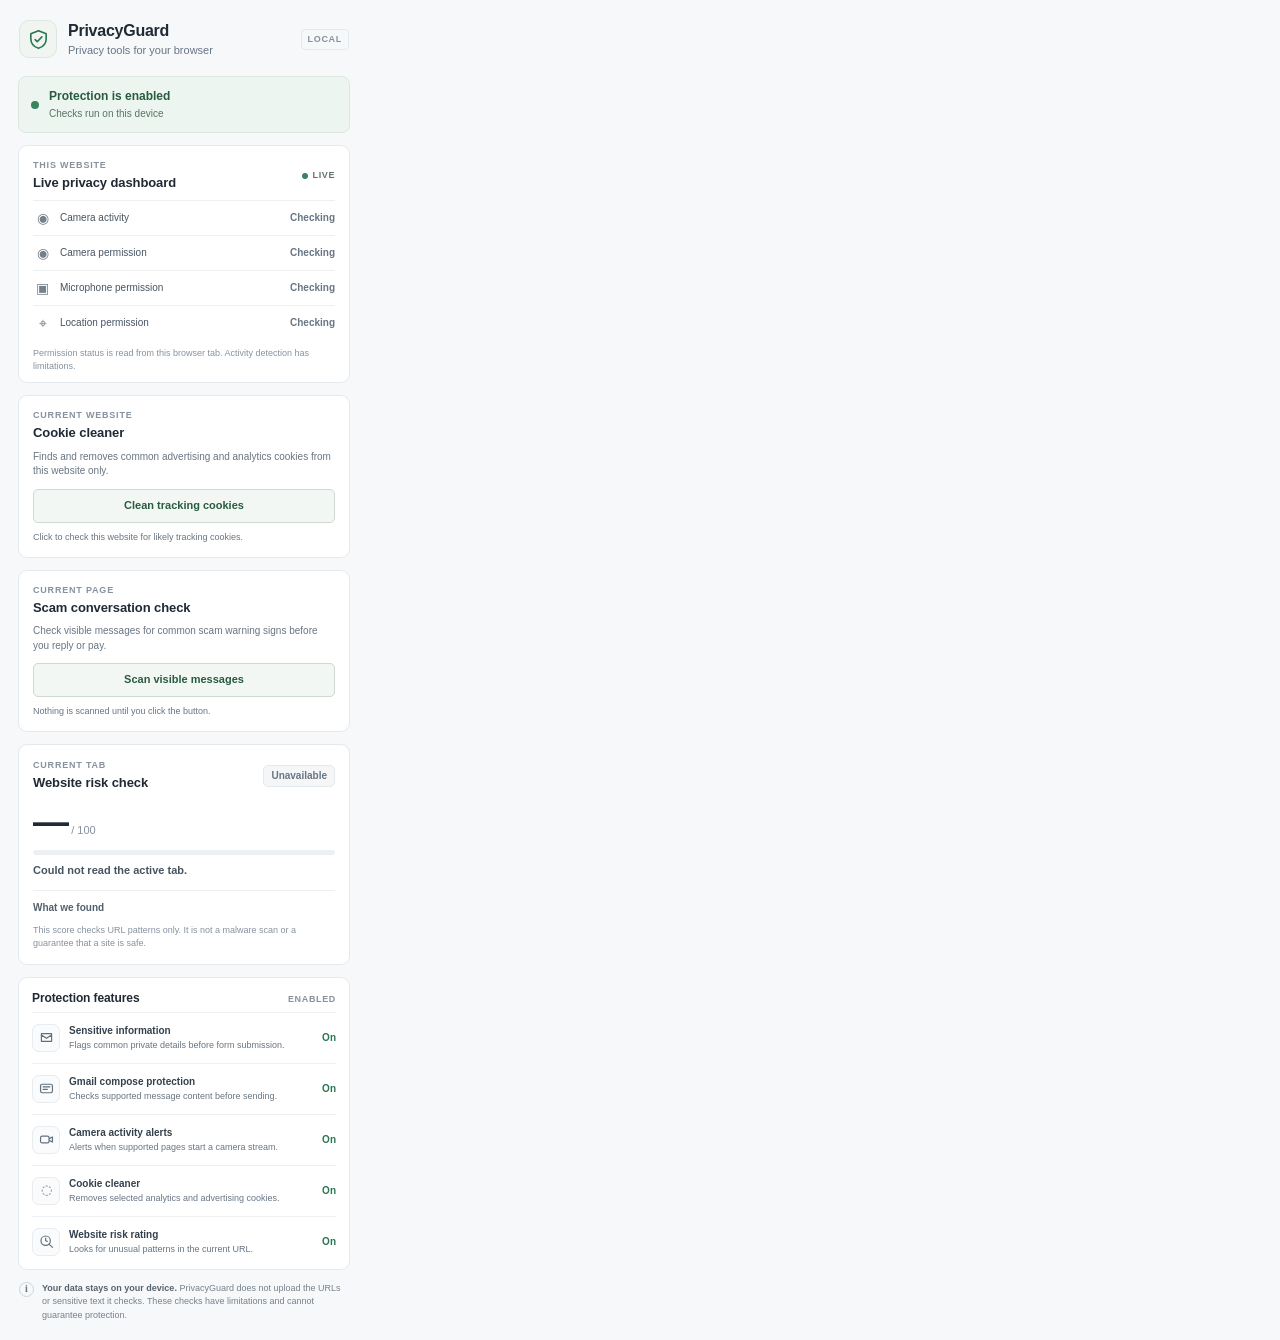
==== commit bcd75d86: "Add local scam conversation checker" ====
--- a/popup.html
+++ b/popup.html
@@ -90,6 +90,15 @@
       <p class="cookie-description">Finds and removes common advertising and analytics cookies from this website only.</p>
       <button id="cookie-clean-button" class="cookie-button" type="button">Clean tracking cookies</button>
       <p id="cookie-clean-status" class="cookie-status" role="status">Click to check this website for likely tracking cookies.</p>
+    </section>
+
+    <!-- User-triggered scam conversation check; scans visible page text locally. -->
+    <section class="cookie-card scam-card" aria-labelledby="scam-title">
+      <div class="section-heading"><div><p class="eyebrow">CURRENT PAGE</p><h2 id="scam-title">Scam conversation check</h2></div></div>
+      <p class="cookie-description">Check visible messages for common scam warning signs before you reply or pay.</p>
+      <button id="scam-check-button" class="cookie-button" type="button">Scan visible messages</button>
+      <p id="scam-check-status" class="cookie-status" role="status">Nothing is scanned until you click the button.</p>
+      <ul id="scam-check-findings" class="risk-reasons"></ul>
     </section>
 
     <!-- Website risk section: popup.js calculates the score and inserts the findings. -->
--- a/popup.css
+++ b/popup.css
@@ -262,3 +262,11 @@
   font-size: 9px;
   line-height: 1.4;
 }
+
+/* Cookie cleaner panel and button. The button only runs after the user clicks it. */
+.cookie-card { margin-top: 12px; padding: 13px 14px; border: 1px solid var(--line); border-radius: 9px; background: var(--surface); }
+.cookie-description { margin: 7px 0 10px; color: var(--muted); font-size: 10px; line-height: 1.45; }
+.cookie-button { width: 100%; padding: 8px 10px; border: 1px solid #cfd8d2; border-radius: 5px; background: #f3f7f4; color: #285b40; font: inherit; font-size: 11px; font-weight: 650; cursor: pointer; }
+.cookie-button:hover { background: #eaf2ec; }
+.cookie-button:disabled { cursor: wait; opacity: .65; }
+.cookie-status { margin: 8px 0 0; color: var(--muted); font-size: 9px; line-height: 1.4; }
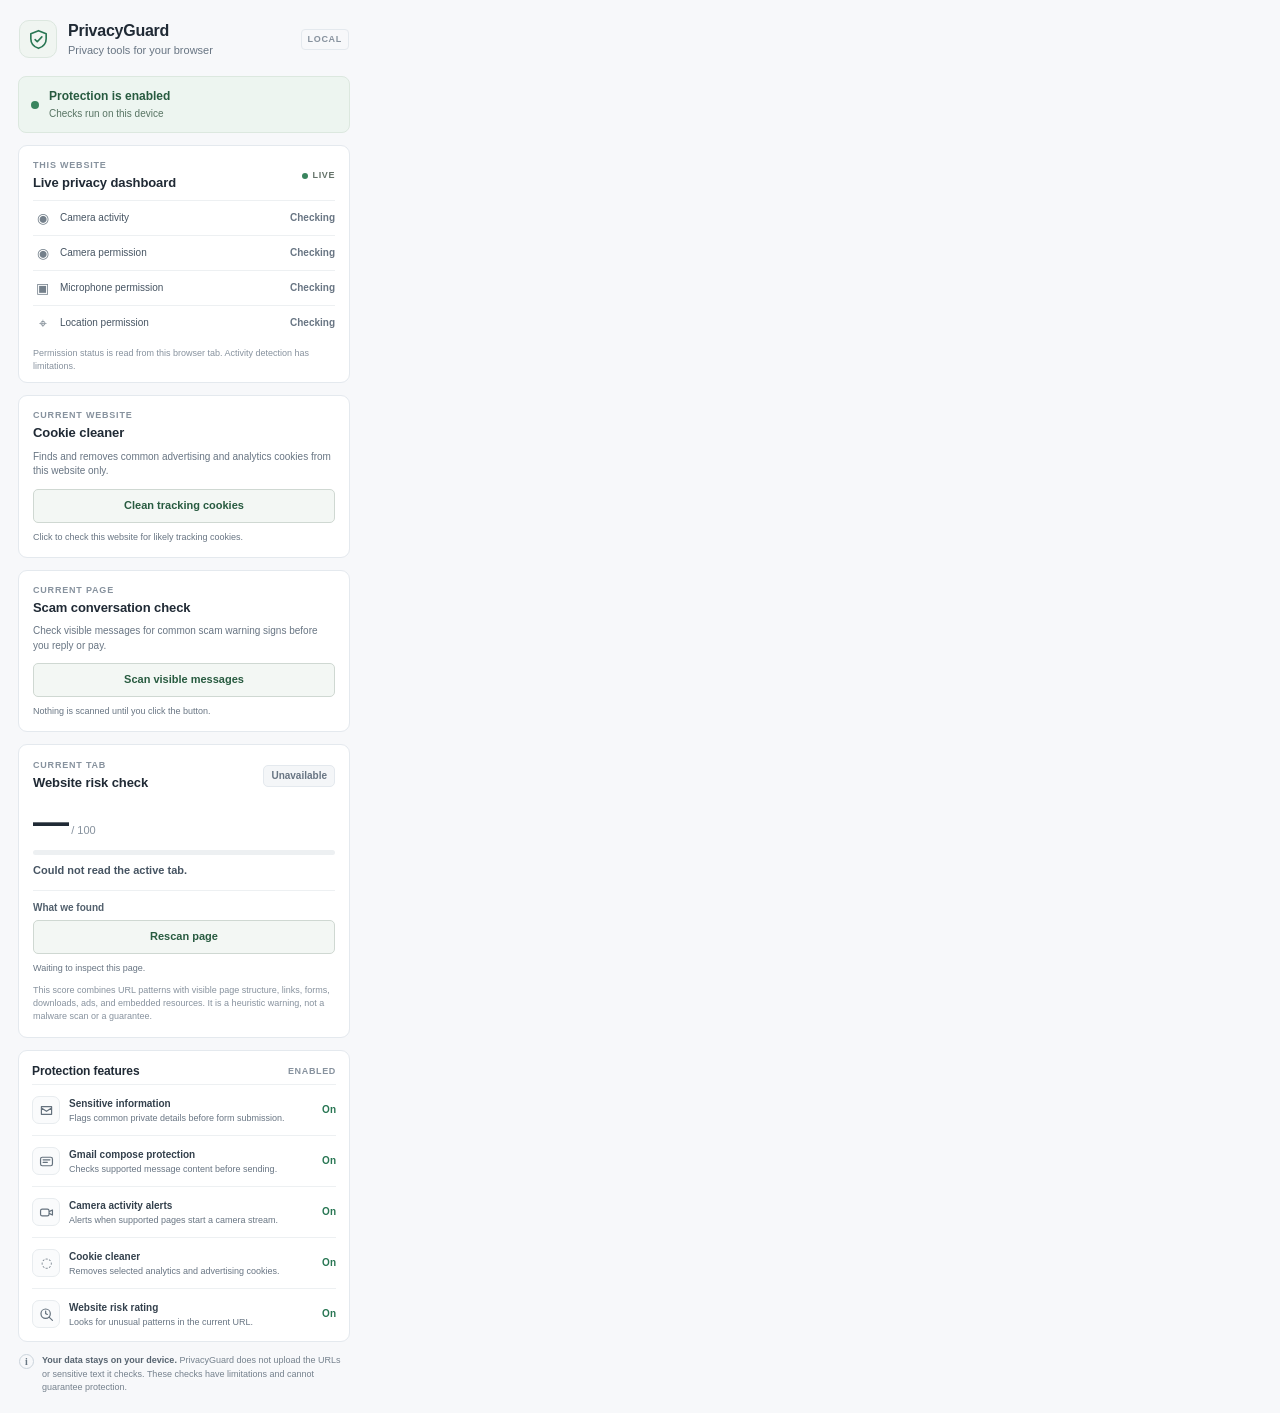
==== commit 44b40f46: "Show page inspection status and controls" ====
--- a/popup.html
+++ b/popup.html
@@ -112,7 +112,7 @@
         <span id="risk-label" class="risk-label na">Checking</span>
       </div>
 
-      <!-- Numeric URL risk score and its maximum possible value. -->
+      <!-- Combined URL and page-content risk score out of 100. -->
       <div class="score-line">
         <strong id="risk-score" class="score">—</strong>
         <span class="score-total">/ 100</span>
@@ -124,7 +124,7 @@
       <!-- The current website's hostname is inserted here. -->
       <p id="site-name" class="site-name">Checking current website…</p>
 
-      <!-- The list below is populated with the URL warning signs found by popup.js. -->
+      <!-- The list below shows URL and page-content warning signs found by PrivacyGuard. -->
       <div class="findings">
         <p class="findings-title">What we found</p>
         <ul id="risk-reasons" class="risk-reasons">
@@ -132,8 +132,13 @@
         </ul>
       </div>
 
-      <!-- Explain the limits of the URL-based score. -->
-      <p id="risk-disclaimer" class="risk-disclaimer">This score checks URL patterns only. It is not a malware scan or a guarantee that a site is safe.</p>
+      <div class="page-scan-controls">
+        <button id="page-scan-button" class="cookie-button" type="button">Rescan page</button>
+        <p id="page-scan-status" class="cookie-status" role="status">Waiting to inspect this page.</p>
+      </div>
+
+      <!-- Explain the limits of the combined URL and page-content checks. -->
+      <p id="risk-disclaimer" class="risk-disclaimer">This score combines URL patterns with visible page structure, links, forms, downloads, ads, and embedded resources. It is a heuristic warning, not a malware scan or a guarantee.</p>
     </section>
 
     <!-- Static list of the protection features included in the extension. -->
--- a/popup.css
+++ b/popup.css
@@ -270,3 +270,10 @@
 .cookie-button:hover { background: #eaf2ec; }
 .cookie-button:disabled { cursor: wait; opacity: .65; }
 .cookie-status { margin: 8px 0 0; color: var(--muted); font-size: 9px; line-height: 1.4; }
+
+
+/* Scam conversation checker results. */
+.scam-card { margin-top: 12px; }
+#scam-check-findings { margin: 8px 0 0; padding-left: 17px; color: #963c36; font-size: 10px; }
+#scam-check-findings:empty { display: none; }
+#scam-check-findings li { margin: 4px 0; }
